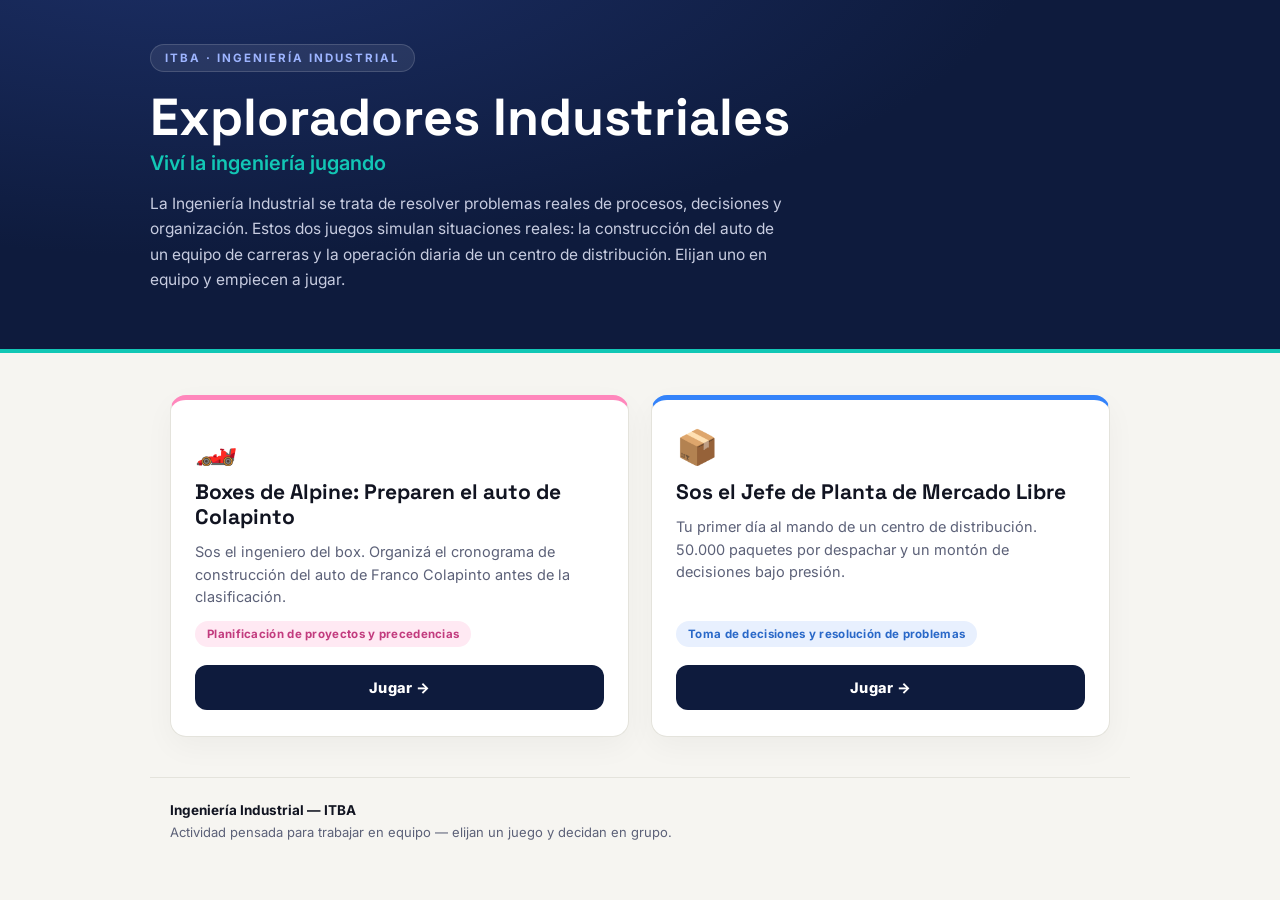
==== index.html @ 5c466fbe "Sitio Exploradores Industriales: hub + Boxes de Alpine + Jefe de Planta MELI Landing con identidad p" ====
<!DOCTYPE html>
<html lang="es">
<head>
<meta charset="UTF-8">
<meta name="viewport" content="width=device-width, initial-scale=1.0">
<title>Exploradores Industriales — Viví la ingeniería jugando</title>
<link rel="stylesheet" href="styles/shared.css">
</head>
<body>

<header class="hub-header">
  <div class="hub-header-inner">
    <span class="hub-tag">ITBA · Ingeniería Industrial</span>
    <h1>Exploradores Industriales</h1>
    <p class="bajada">Viví la ingeniería jugando</p>
    <p class="desc">La Ingeniería Industrial se trata de resolver problemas reales de procesos, decisiones y organización. Estos dos juegos simulan situaciones reales: la construcción del auto de un equipo de carreras y la operación diaria de un centro de distribución. Elijan uno en equipo y empiecen a jugar.</p>
  </div>
</header>

<main class="hub-main">
  <div class="cards">

    <article class="game-card alpine">
      <div class="icon-row">🏎️</div>
      <h2>Boxes de Alpine: Preparen el auto de Colapinto</h2>
      <p>Sos el ingeniero del box. Organizá el cronograma de construcción del auto de Franco Colapinto antes de la clasificación.</p>
      <span class="skill-tag">Planificación de proyectos y precedencias</span>
      <a class="btn-play" href="juegos/alpine-boxes.html">Jugar →</a>
    </article>

    <article class="game-card meli">
      <div class="icon-row">📦</div>
      <h2>Sos el Jefe de Planta de Mercado Libre</h2>
      <p>Tu primer día al mando de un centro de distribución. 50.000 paquetes por despachar y un montón de decisiones bajo presión.</p>
      <span class="skill-tag">Toma de decisiones y resolución de problemas</span>
      <a class="btn-play" href="juegos/jefe-de-planta.html">Jugar →</a>
    </article>

  </div>
</main>

<footer class="hub-footer">
  <span class="credit">Ingeniería Industrial — ITBA</span>
  <span class="hint">Actividad pensada para trabajar en equipo — elijan un juego y decidan en grupo.</span>
</footer>

</body>
</html>
---- styles/shared.css ----
@import url('https://fonts.googleapis.com/css2?family=Space+Grotesk:wght@500;600;700;800&family=Inter:wght@400;500;600;700&display=swap');

:root{
  --hub-navy:#0E1B3D;
  --hub-navy-deep:#081027;
  --hub-teal:#12C7B5;
  --hub-orange:#FF7A3D;
  --hub-paper:#F6F5F1;
  --hub-ink:#111421;
  --hub-muted:#5c6178;
  --hub-line:#E4E3DC;
  --alpine-accent:#FF87BC;
  --meli-accent:#FFE600;
  --radius:16px;
}
*{box-sizing:border-box;}
html,body{margin:0;padding:0;}
body{
  font-family:'Inter', Arial, sans-serif;
  background:var(--hub-paper);
  color:var(--hub-ink);
  min-height:100vh;
}
h1,h2,h3{font-family:'Space Grotesk','Inter',Arial,sans-serif;}

.hub-header{
  background:radial-gradient(ellipse at 15% -20%, #1c2f66 0%, transparent 55%), var(--hub-navy);
  color:#fff;padding:44px 20px 56px;
  border-bottom:4px solid var(--hub-teal);
}
.hub-header-inner{max-width:980px;margin:0 auto;}
.hub-tag{
  display:inline-block;font-size:11.5px;font-weight:700;letter-spacing:2px;text-transform:uppercase;
  color:#9db4ff;background:#ffffff14;border:1px solid #ffffff26;border-radius:20px;
  padding:6px 14px;margin-bottom:18px;
}
.hub-header h1{
  font-size:clamp(32px,6vw,52px);font-weight:800;margin:0 0 6px;line-height:1.05;
}
.hub-header .bajada{
  font-size:clamp(16px,2.6vw,20px);font-weight:600;color:var(--hub-teal);margin:0 0 16px;
}
.hub-header p.desc{
  font-size:15.5px;line-height:1.65;color:#c7cce0;max-width:64ch;margin:0;
}

.hub-main{max-width:980px;margin:0 auto;padding:36px 20px 20px;}

.cards{
  display:grid;grid-template-columns:1fr 1fr;gap:22px;margin-top:6px;
}
@media (max-width:760px){
  .cards{grid-template-columns:1fr;}
}

.game-card{
  background:#fff;border-radius:var(--radius);border:1px solid var(--hub-line);
  padding:26px 24px;display:flex;flex-direction:column;gap:12px;
  box-shadow:0 10px 30px #0000000a;
  border-top:5px solid var(--hub-navy);
  transition:transform .15s ease, box-shadow .15s ease;
}
.game-card:hover{transform:translateY(-3px);box-shadow:0 14px 36px #00000014;}
.game-card.alpine{border-top-color:var(--alpine-accent);}
.game-card.meli{border-top-color:#3483FA;}

.game-card .icon-row{font-size:34px;}
.game-card h2{font-size:21px;font-weight:800;margin:0;line-height:1.2;}
.game-card p{font-size:14.5px;line-height:1.55;color:var(--hub-muted);margin:0;flex:1;}
.game-card .skill-tag{
  display:inline-flex;align-self:flex-start;font-size:11.5px;font-weight:700;
  padding:6px 12px;border-radius:16px;letter-spacing:.3px;
}
.game-card.alpine .skill-tag{background:#ffe9f3;color:#c23b7e;}
.game-card.meli .skill-tag{background:#e8f0fe;color:#2968C8;}

.btn-play{
  appearance:none;border:none;cursor:pointer;text-decoration:none;
  display:inline-flex;align-items:center;justify-content:center;gap:8px;
  font-family:inherit;font-weight:800;font-size:14.5px;letter-spacing:.3px;
  border-radius:12px;padding:14px 20px;margin-top:6px;
  background:var(--hub-navy);color:#fff;
  transition:transform .12s ease, box-shadow .12s ease;
}
.btn-play:hover{box-shadow:0 8px 20px #0e1b3d55;}
.btn-play:active{transform:translateY(2px) scale(.98);}

.hub-footer{
  max-width:980px;margin:20px auto 0;padding:24px 20px 40px;
  border-top:1px solid var(--hub-line);
  display:flex;flex-direction:column;gap:6px;
}
.hub-footer .credit{font-weight:700;font-size:13.5px;color:var(--hub-ink);}
.hub-footer .hint{font-size:13px;color:var(--hub-muted);}

.back-link{
  display:inline-flex;align-items:center;gap:6px;
  font-size:12.5px;font-weight:600;text-decoration:none;
}
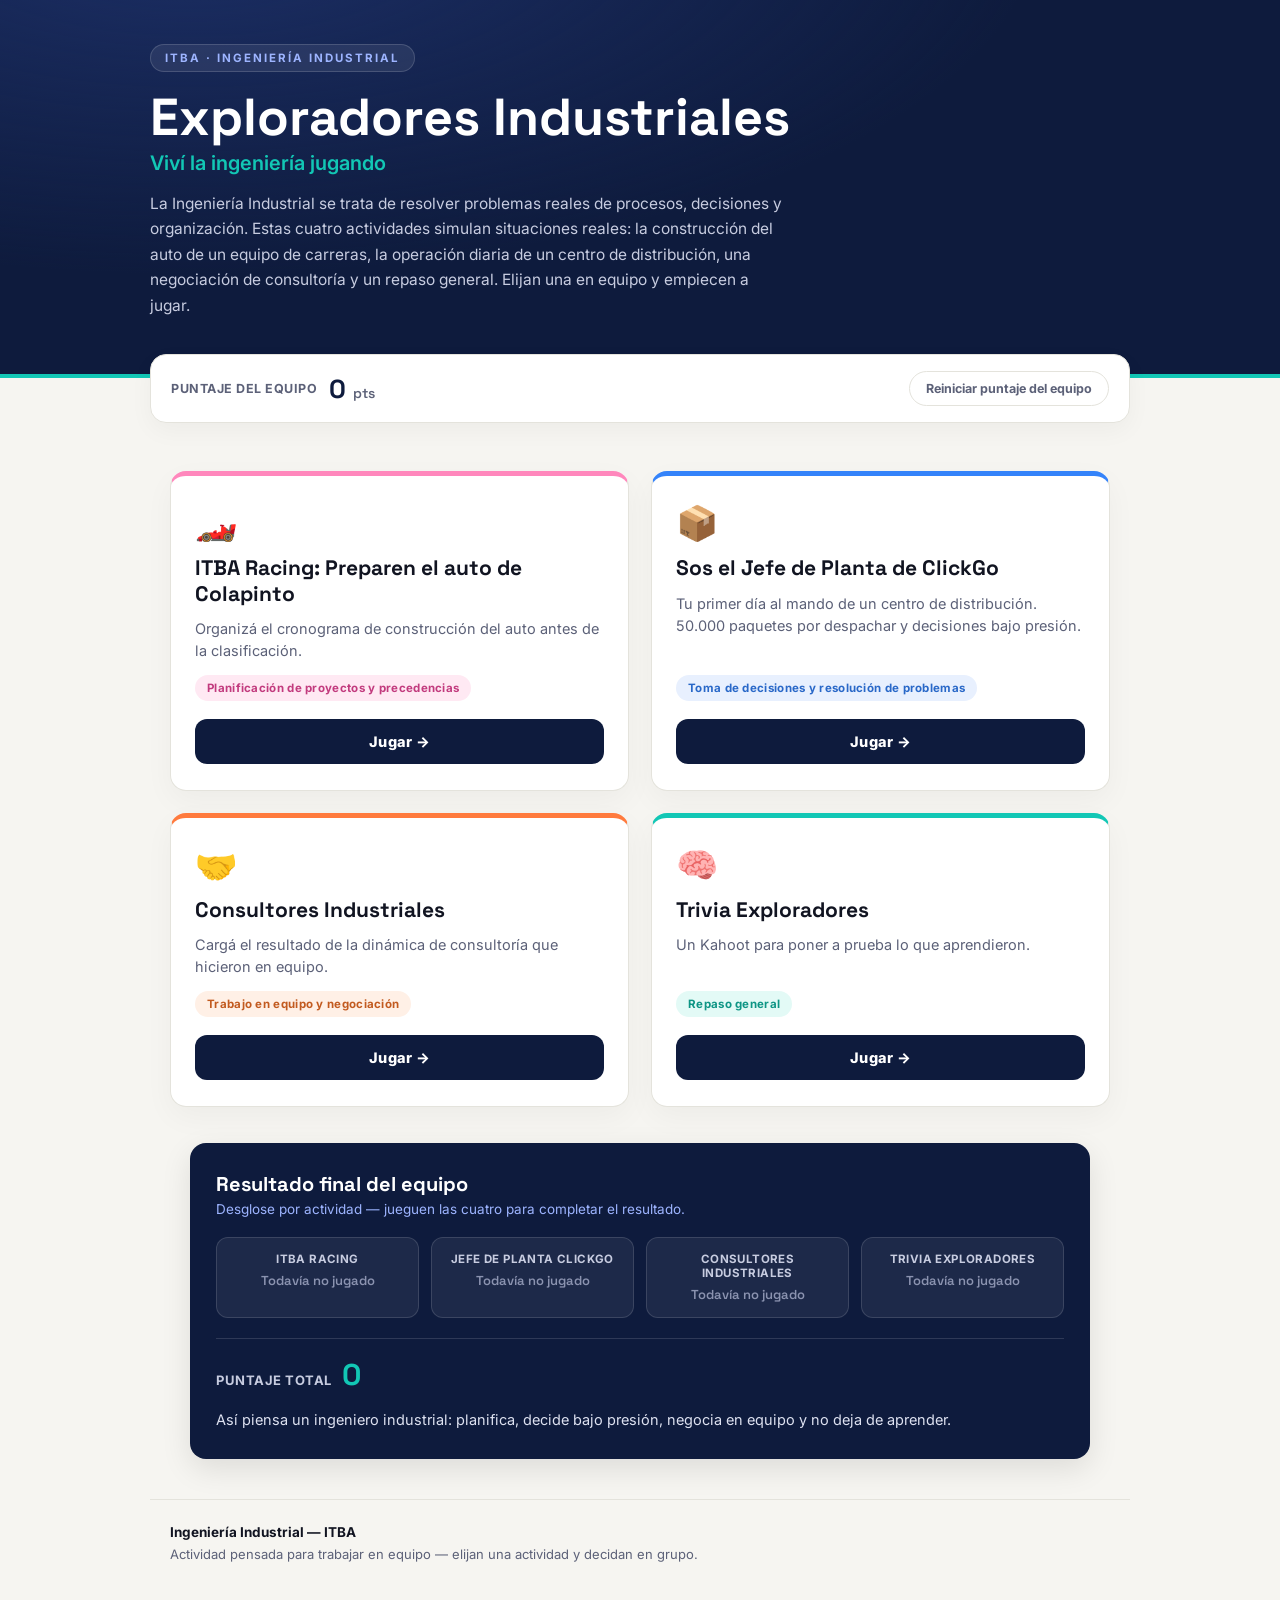
==== commit 61c808a1: "Exploradores Industriales v2: 4 actividades + puntaje compartido Renombra el juego de carrera a ITBA" ====
--- a/index.html
+++ b/index.html
@@ -13,36 +13,128 @@
     <span class="hub-tag">ITBA · Ingeniería Industrial</span>
     <h1>Exploradores Industriales</h1>
     <p class="bajada">Viví la ingeniería jugando</p>
-    <p class="desc">La Ingeniería Industrial se trata de resolver problemas reales de procesos, decisiones y organización. Estos dos juegos simulan situaciones reales: la construcción del auto de un equipo de carreras y la operación diaria de un centro de distribución. Elijan uno en equipo y empiecen a jugar.</p>
+    <p class="desc">La Ingeniería Industrial se trata de resolver problemas reales de procesos, decisiones y organización. Estas cuatro actividades simulan situaciones reales: la construcción del auto de un equipo de carreras, la operación diaria de un centro de distribución, una negociación de consultoría y un repaso general. Elijan una en equipo y empiecen a jugar.</p>
   </div>
 </header>
+
+<div class="score-bar">
+  <div class="total-block">
+    <span class="total-label">Puntaje del equipo</span>
+    <span class="total-num"><span id="totalScore">0</span> <small>pts</small></span>
+  </div>
+  <button class="btn-reset" onclick="resetTeamScore()">Reiniciar puntaje del equipo</button>
+</div>
 
 <main class="hub-main">
   <div class="cards">
 
-    <article class="game-card alpine">
-      <div class="icon-row">🏎️</div>
-      <h2>Boxes de Alpine: Preparen el auto de Colapinto</h2>
-      <p>Sos el ingeniero del box. Organizá el cronograma de construcción del auto de Franco Colapinto antes de la clasificación.</p>
+    <article class="game-card racing">
+      <div class="icon-row">🏎️ <span class="card-score" id="score-racing">✓ 0 pts</span></div>
+      <h2>ITBA Racing: Preparen el auto de Colapinto</h2>
+      <p>Organizá el cronograma de construcción del auto antes de la clasificación.</p>
       <span class="skill-tag">Planificación de proyectos y precedencias</span>
-      <a class="btn-play" href="juegos/alpine-boxes.html">Jugar →</a>
+      <a class="btn-play" href="juegos/box-colapinto.html">Jugar →</a>
     </article>
 
-    <article class="game-card meli">
-      <div class="icon-row">📦</div>
-      <h2>Sos el Jefe de Planta de Mercado Libre</h2>
-      <p>Tu primer día al mando de un centro de distribución. 50.000 paquetes por despachar y un montón de decisiones bajo presión.</p>
+    <article class="game-card clickgo">
+      <div class="icon-row">📦 <span class="card-score" id="score-clickgo">✓ 0 pts</span></div>
+      <h2>Sos el Jefe de Planta de ClickGo</h2>
+      <p>Tu primer día al mando de un centro de distribución. 50.000 paquetes por despachar y decisiones bajo presión.</p>
       <span class="skill-tag">Toma de decisiones y resolución de problemas</span>
-      <a class="btn-play" href="juegos/jefe-de-planta.html">Jugar →</a>
+      <a class="btn-play" href="juegos/clickgo.html">Jugar →</a>
+    </article>
+
+    <article class="game-card consultores">
+      <div class="icon-row">🤝 <span class="card-score" id="score-consultores">✓ 0 pts</span></div>
+      <h2>Consultores Industriales</h2>
+      <p>Cargá el resultado de la dinámica de consultoría que hicieron en equipo.</p>
+      <span class="skill-tag">Trabajo en equipo y negociación</span>
+      <a class="btn-play" href="juegos/consultores.html">Jugar →</a>
+    </article>
+
+    <article class="game-card trivia">
+      <div class="icon-row">🧠 <span class="card-score" id="score-trivia">✓ 0 pts</span></div>
+      <h2>Trivia Exploradores</h2>
+      <p>Un Kahoot para poner a prueba lo que aprendieron.</p>
+      <span class="skill-tag">Repaso general</span>
+      <a class="btn-play" href="juegos/trivia.html">Jugar →</a>
     </article>
 
   </div>
+
+  <section class="results-section">
+    <div class="results-card">
+      <h2>Resultado final del equipo</h2>
+      <p class="sub">Desglose por actividad — jueguen las cuatro para completar el resultado.</p>
+      <div class="results-breakdown" id="resultsBreakdown"><!-- filled by JS --></div>
+      <div class="results-total">
+        <span class="lbl">Puntaje total</span>
+        <span class="num" id="resultsTotal">0</span>
+      </div>
+      <p class="closing">Así piensa un ingeniero industrial: planifica, decide bajo presión, negocia en equipo y no deja de aprender.</p>
+    </div>
+  </section>
 </main>
 
 <footer class="hub-footer">
   <span class="credit">Ingeniería Industrial — ITBA</span>
-  <span class="hint">Actividad pensada para trabajar en equipo — elijan un juego y decidan en grupo.</span>
+  <span class="hint">Actividad pensada para trabajar en equipo — elijan una actividad y decidan en grupo.</span>
 </footer>
+
+<script>
+const ACTIVITIES = [
+  {id:'racing',      key:'exploradores_score_racing',      label:'ITBA Racing'},
+  {id:'clickgo',      key:'exploradores_score_clickgo',      label:'Jefe de Planta ClickGo'},
+  {id:'consultores',  key:'exploradores_score_consultores',  label:'Consultores Industriales'},
+  {id:'trivia',       key:'exploradores_score_trivia',       label:'Trivia Exploradores'},
+];
+
+function getScore(key){
+  const v = localStorage.getItem(key);
+  if(v === null) return null;
+  const n = Number(v);
+  return Number.isFinite(n) ? n : null;
+}
+
+function renderScores(){
+  let total = 0;
+  let breakdownHtml = '';
+
+  ACTIVITIES.forEach(a=>{
+    const v = getScore(a.key);
+    const played = v !== null;
+    if(played) total += v;
+
+    const badge = document.getElementById('score-'+a.id);
+    if(badge){
+      if(played){
+        badge.textContent = `✓ ${v} pts`;
+        badge.classList.add('show');
+      } else {
+        badge.classList.remove('show');
+      }
+    }
+
+    breakdownHtml += `<div class="result-chip ${played?'':'unplayed'}">
+      <div class="nm">${a.label}</div>
+      <div class="pts">${played ? v+' pts' : 'Todavía no jugado'}</div>
+    </div>`;
+  });
+
+  document.getElementById('totalScore').textContent = total;
+  document.getElementById('resultsTotal').textContent = total;
+  document.getElementById('resultsBreakdown').innerHTML = breakdownHtml;
+}
+
+function resetTeamScore(){
+  ACTIVITIES.forEach(a=>{
+    try{ localStorage.removeItem(a.key); }catch(e){}
+  });
+  renderScores();
+}
+
+renderScores();
+</script>
 
 </body>
 </html>
--- a/styles/shared.css
+++ b/styles/shared.css
@@ -9,8 +9,10 @@
   --hub-ink:#111421;
   --hub-muted:#5c6178;
   --hub-line:#E4E3DC;
-  --alpine-accent:#FF87BC;
-  --meli-accent:#FFE600;
+  --racing-accent:#FF87BC;
+  --clickgo-accent:#3483FA;
+  --consultores-accent:#FF7A3D;
+  --trivia-accent:#12C7B5;
   --radius:16px;
 }
 *{box-sizing:border-box;}
@@ -44,10 +46,33 @@
   font-size:15.5px;line-height:1.65;color:#c7cce0;max-width:64ch;margin:0;
 }
 
-.hub-main{max-width:980px;margin:0 auto;padding:36px 20px 20px;}
+.hub-main{max-width:980px;margin:0 auto;padding:28px 20px 20px;}
 
+/* ---------- score summary bar ---------- */
+.score-bar{
+  max-width:980px;margin:0 auto;padding:16px 20px;
+  display:flex;align-items:center;justify-content:space-between;flex-wrap:wrap;gap:12px;
+  background:#fff;border:1px solid var(--hub-line);border-radius:var(--radius);
+  box-shadow:0 8px 24px #0000000a;
+  position:relative;top:-24px;
+}
+.score-bar .total-block{display:flex;align-items:center;gap:12px;flex-wrap:wrap;}
+.score-bar .total-label{font-size:12.5px;font-weight:700;color:var(--hub-muted);text-transform:uppercase;letter-spacing:.5px;}
+.score-bar .total-num{
+  font-family:'Space Grotesk','Inter',Arial,sans-serif;font-weight:800;font-size:26px;color:var(--hub-navy);
+}
+.score-bar .total-num small{font-size:14px;font-weight:600;color:var(--hub-muted);}
+.btn-reset{
+  appearance:none;cursor:pointer;font-family:inherit;
+  background:#fff;border:1.5px solid var(--hub-line);color:var(--hub-muted);
+  font-weight:700;font-size:12.5px;border-radius:20px;padding:9px 16px;
+  transition:all .15s ease;
+}
+.btn-reset:hover{border-color:#e0554f;color:#c23b3b;}
+
+/* ---------- cards ---------- */
 .cards{
-  display:grid;grid-template-columns:1fr 1fr;gap:22px;margin-top:6px;
+  display:grid;grid-template-columns:1fr 1fr;gap:22px;margin-top:-4px;
 }
 @media (max-width:760px){
   .cards{grid-template-columns:1fr;}
@@ -59,20 +84,31 @@
   box-shadow:0 10px 30px #0000000a;
   border-top:5px solid var(--hub-navy);
   transition:transform .15s ease, box-shadow .15s ease;
+  position:relative;
 }
 .game-card:hover{transform:translateY(-3px);box-shadow:0 14px 36px #00000014;}
-.game-card.alpine{border-top-color:var(--alpine-accent);}
-.game-card.meli{border-top-color:#3483FA;}
+.game-card.racing{border-top-color:var(--racing-accent);}
+.game-card.clickgo{border-top-color:var(--clickgo-accent);}
+.game-card.consultores{border-top-color:var(--consultores-accent);}
+.game-card.trivia{border-top-color:var(--trivia-accent);}
 
-.game-card .icon-row{font-size:34px;}
+.game-card .icon-row{font-size:34px;display:flex;align-items:center;justify-content:space-between;}
 .game-card h2{font-size:21px;font-weight:800;margin:0;line-height:1.2;}
 .game-card p{font-size:14.5px;line-height:1.55;color:var(--hub-muted);margin:0;flex:1;}
 .game-card .skill-tag{
   display:inline-flex;align-self:flex-start;font-size:11.5px;font-weight:700;
   padding:6px 12px;border-radius:16px;letter-spacing:.3px;
 }
-.game-card.alpine .skill-tag{background:#ffe9f3;color:#c23b7e;}
-.game-card.meli .skill-tag{background:#e8f0fe;color:#2968C8;}
+.game-card.racing .skill-tag{background:#ffe9f3;color:#c23b7e;}
+.game-card.clickgo .skill-tag{background:#e8f0fe;color:#2968C8;}
+.game-card.consultores .skill-tag{background:#fff0e6;color:#c25a1f;}
+.game-card.trivia .skill-tag{background:#e3faf6;color:#0e9585;}
+
+.card-score{
+  display:none;font-size:12px;font-weight:800;padding:5px 11px;border-radius:14px;
+  background:#eafaf0;color:#00A650;align-items:center;gap:4px;
+}
+.card-score.show{display:inline-flex;}
 
 .btn-play{
   appearance:none;border:none;cursor:pointer;text-decoration:none;
@@ -84,6 +120,36 @@
 }
 .btn-play:hover{box-shadow:0 8px 20px #0e1b3d55;}
 .btn-play:active{transform:translateY(2px) scale(.98);}
+
+/* ---------- final results section ---------- */
+.results-section{
+  max-width:980px;margin:36px auto 0;padding:0 20px;
+}
+.results-card{
+  background:var(--hub-navy);color:#fff;border-radius:var(--radius);
+  padding:28px 26px;box-shadow:0 10px 30px #0000001a;
+}
+.results-card h2{font-size:20px;font-weight:800;margin:0 0 4px;}
+.results-card .sub{font-size:13.5px;color:#9db4ff;margin:0 0 20px;}
+.results-breakdown{
+  display:grid;grid-template-columns:repeat(4,1fr);gap:12px;margin-bottom:20px;
+}
+@media (max-width:700px){
+  .results-breakdown{grid-template-columns:1fr 1fr;}
+}
+.result-chip{
+  background:#ffffff10;border:1px solid #ffffff22;border-radius:12px;
+  padding:14px 12px;text-align:center;
+}
+.result-chip .nm{font-size:11.5px;font-weight:700;color:#c7cce0;text-transform:uppercase;letter-spacing:.4px;margin-bottom:6px;}
+.result-chip .pts{font-family:'Space Grotesk','Inter',Arial,sans-serif;font-weight:800;font-size:20px;color:#fff;}
+.result-chip.unplayed .pts{font-size:13px;font-weight:600;color:#8b93b0;}
+.results-total{
+  display:flex;align-items:baseline;gap:10px;padding-top:16px;border-top:1px solid #ffffff22;margin-bottom:14px;
+}
+.results-total .lbl{font-size:13px;font-weight:700;color:#c7cce0;text-transform:uppercase;letter-spacing:.5px;}
+.results-total .num{font-family:'Space Grotesk','Inter',Arial,sans-serif;font-weight:800;font-size:30px;color:var(--hub-teal);}
+.results-card .closing{font-size:14.5px;line-height:1.6;color:#dde1f0;margin:0;}
 
 .hub-footer{
   max-width:980px;margin:20px auto 0;padding:24px 20px 40px;
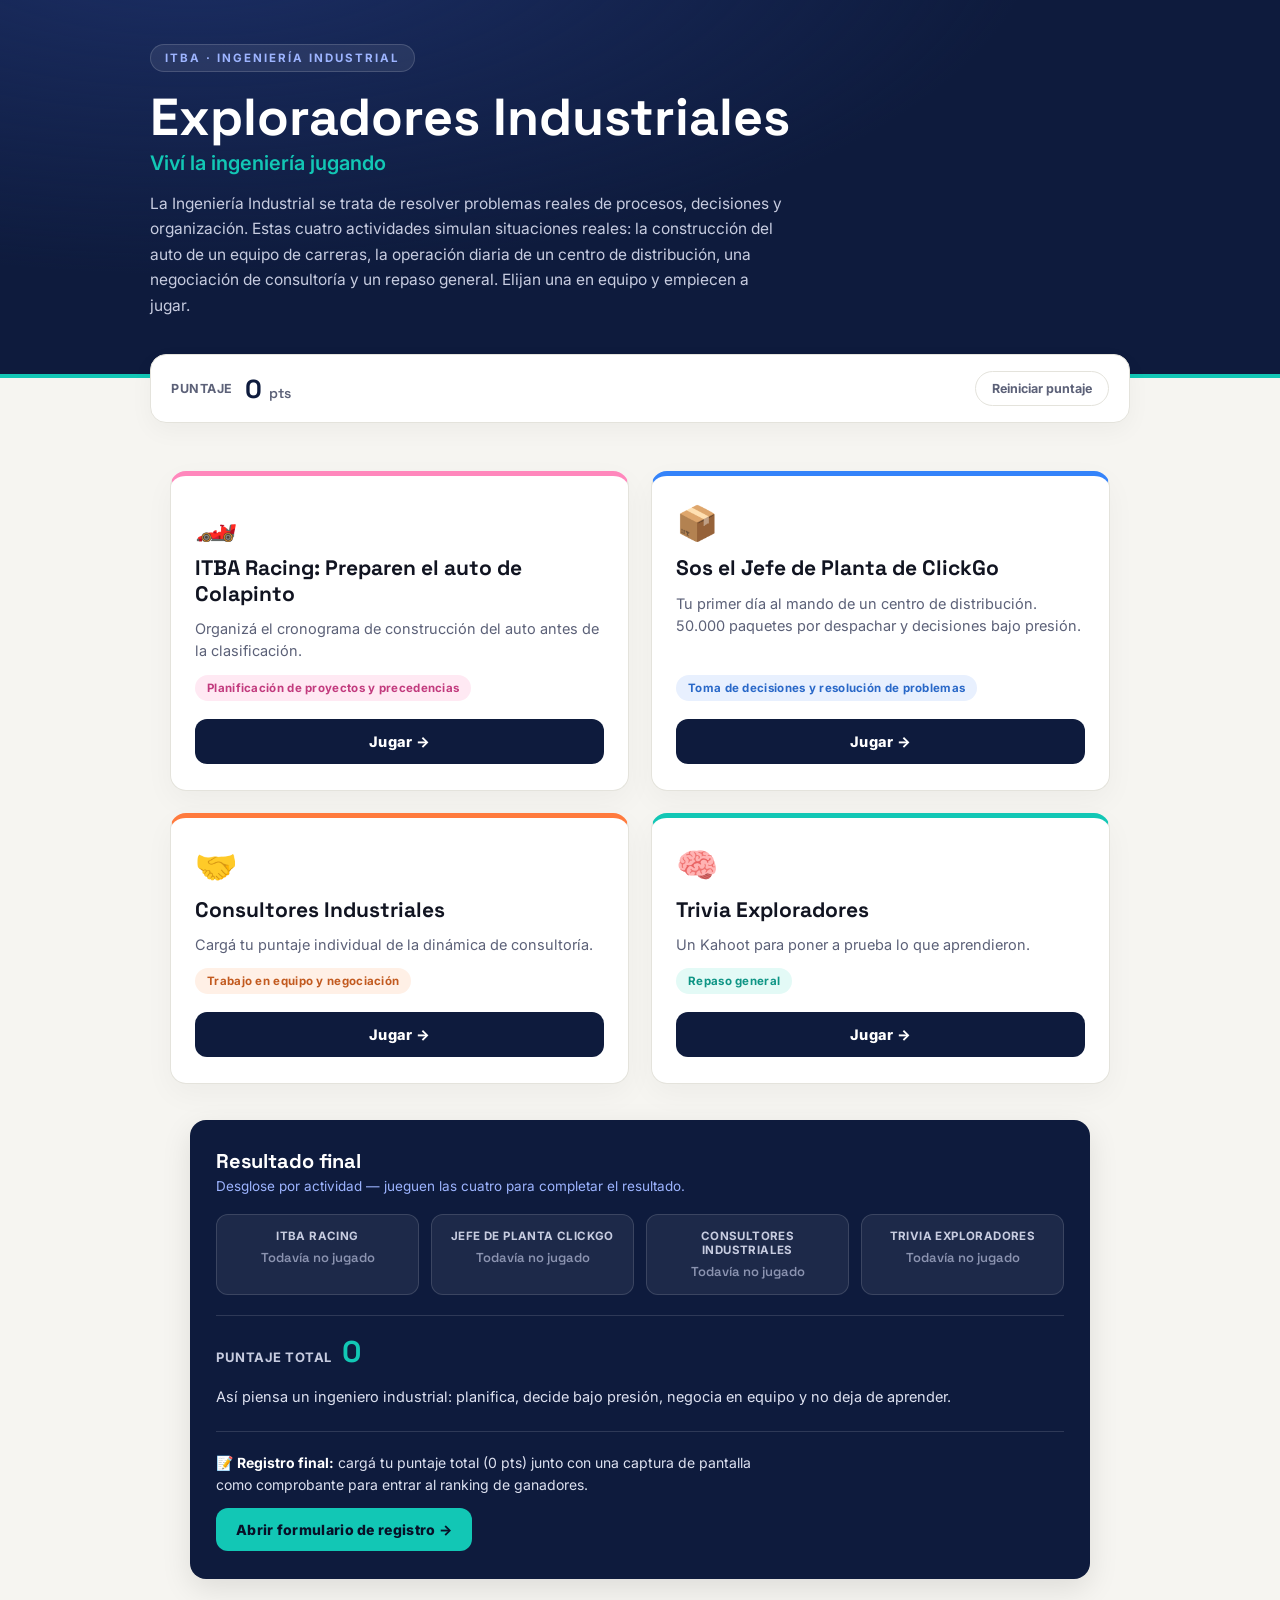
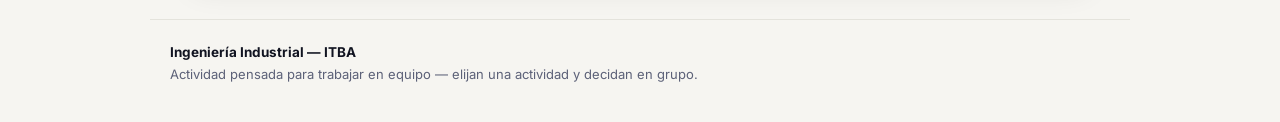
==== commit bfa9a516: "Puntaje individual, drag real en Racing, y registro final por Google Form Consultores pasa a puntaje" ====
--- a/index.html
+++ b/index.html
@@ -19,10 +19,10 @@
 
 <div class="score-bar">
   <div class="total-block">
-    <span class="total-label">Puntaje del equipo</span>
+    <span class="total-label">Puntaje</span>
     <span class="total-num"><span id="totalScore">0</span> <small>pts</small></span>
   </div>
-  <button class="btn-reset" onclick="resetTeamScore()">Reiniciar puntaje del equipo</button>
+  <button class="btn-reset" onclick="resetTeamScore()">Reiniciar puntaje</button>
 </div>
 
 <main class="hub-main">
@@ -47,7 +47,7 @@
     <article class="game-card consultores">
       <div class="icon-row">🤝 <span class="card-score" id="score-consultores">✓ 0 pts</span></div>
       <h2>Consultores Industriales</h2>
-      <p>Cargá el resultado de la dinámica de consultoría que hicieron en equipo.</p>
+      <p>Cargá tu puntaje individual de la dinámica de consultoría.</p>
       <span class="skill-tag">Trabajo en equipo y negociación</span>
       <a class="btn-play" href="juegos/consultores.html">Jugar →</a>
     </article>
@@ -64,7 +64,7 @@
 
   <section class="results-section">
     <div class="results-card">
-      <h2>Resultado final del equipo</h2>
+      <h2>Resultado final</h2>
       <p class="sub">Desglose por actividad — jueguen las cuatro para completar el resultado.</p>
       <div class="results-breakdown" id="resultsBreakdown"><!-- filled by JS --></div>
       <div class="results-total">
@@ -72,6 +72,11 @@
         <span class="num" id="resultsTotal">0</span>
       </div>
       <p class="closing">Así piensa un ingeniero industrial: planifica, decide bajo presión, negocia en equipo y no deja de aprender.</p>
+
+      <div class="register-cta">
+        <p class="register-txt">📝 <b>Registro final:</b> cargá tu puntaje total (<span id="registerTotal">0</span> pts) junto con una captura de pantalla como comprobante para entrar al ranking de ganadores.</p>
+        <a class="btn-register" href="https://docs.google.com/forms/d/e/1FAIpQLSfK-v0BEyIgL7fklOcLfmrM9yrdfddX9Qqm8FqeIEgweFd5_g/viewform?usp=publish-editor" target="_blank" rel="noopener noreferrer">Abrir formulario de registro →</a>
+      </div>
     </div>
   </section>
 </main>
@@ -123,6 +128,7 @@
 
   document.getElementById('totalScore').textContent = total;
   document.getElementById('resultsTotal').textContent = total;
+  document.getElementById('registerTotal').textContent = total;
   document.getElementById('resultsBreakdown').innerHTML = breakdownHtml;
 }
 
--- a/styles/shared.css
+++ b/styles/shared.css
@@ -151,6 +151,23 @@
 .results-total .num{font-family:'Space Grotesk','Inter',Arial,sans-serif;font-weight:800;font-size:30px;color:var(--hub-teal);}
 .results-card .closing{font-size:14.5px;line-height:1.6;color:#dde1f0;margin:0;}
 
+.register-cta{
+  margin-top:22px;padding-top:20px;border-top:1px solid #ffffff22;
+  display:flex;flex-direction:column;gap:12px;align-items:flex-start;
+}
+.register-txt{font-size:14px;line-height:1.6;color:#dde1f0;margin:0;max-width:60ch;}
+.register-txt b{color:#fff;}
+.btn-register{
+  appearance:none;border:none;cursor:pointer;text-decoration:none;
+  display:inline-flex;align-items:center;justify-content:center;gap:8px;
+  font-family:inherit;font-weight:800;font-size:14px;letter-spacing:.3px;
+  border-radius:12px;padding:13px 20px;
+  background:var(--hub-teal);color:var(--hub-navy-deep);
+  transition:transform .12s ease, box-shadow .12s ease;
+}
+.btn-register:hover{box-shadow:0 8px 20px #12c7b555;}
+.btn-register:active{transform:translateY(2px) scale(.98);}
+
 .hub-footer{
   max-width:980px;margin:20px auto 0;padding:24px 20px 40px;
   border-top:1px solid var(--hub-line);
